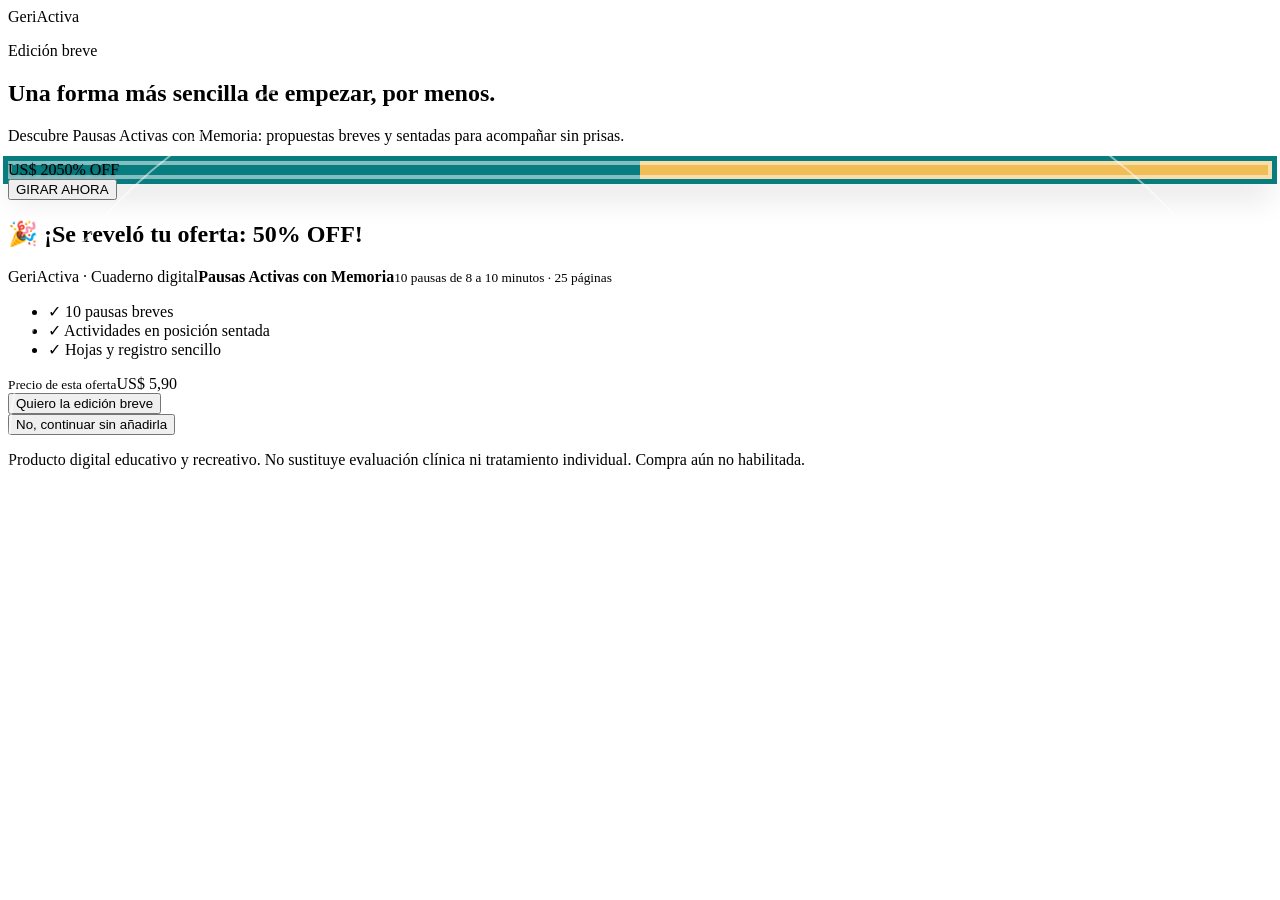
==== downsell-1.html @ eeb14596 "initial version" ====
<!doctype html>
<html lang="es">

<head>
    <meta charset="utf-8">
    <meta name="viewport" content="width=device-width,initial-scale=1">
    <meta name="theme-color" content="#087d80">
    <meta name="description" content="Pausas Activas con Memoria — complemento digital GeriActiva.">
    <title>Pausas Activas con Memoria | GeriActiva</title>
    <link rel="stylesheet" href="assets/css/ofertas.css">
    <style>
        .theme-three .wheel {
            background: conic-gradient(from 0deg, #fff 0deg 1deg, #f0bd56 1deg 179deg, #fff 179deg 181deg, #087d80 181deg 359deg, #fff 359deg 360deg);
            box-shadow: 0 0 0 5px #087d80, 0 18px 30px #0002, inset 0 0 0 4px #ffffff80;
            transition: transform 8s cubic-bezier(.22, .62, .18, 1);
        }

        .theme-three .wheel::after {
            content: "";
            position: absolute;
            inset: 8px;
            border: 2px solid #ffffff80;
            border-radius: 50%;
            pointer-events: none;
        }

        .theme-three .wheel .half {
            text-shadow: 0 1px 3px #0004;
        }

        .theme-three .wheel .hub {
            background: linear-gradient(145deg, #b44970, #812b50);
            box-shadow: 0 2px 6px #0004;
        }

        .theme-three .wheel.spinning {
            transform: rotate(990deg);
        }
    </style>
</head>

<body class="theme-three">
    <main>
        <article class="panel">
            <div class="brand">GeriActiva</div>
            <p class="eyebrow">Edición breve</p>
            <h1>Una forma más sencilla de empezar, por menos.</h1>
            <p class="intro">Descubre Pausas Activas con Memoria: propuestas breves y sentadas para acompañar sin
                prisas.</p>
            <div class="wheel-wrap">
                <div class="wheel" id="wheel" aria-label="Rueda promocional con segmentos US$ 20 y 50% OFF"><span
                        class="half left">US$ 20</span><span class="half right">50% OFF</span><span class="hub"></span>
                </div>
            </div><button class="cta" id="spin-wheel" type="button">GIRAR AHORA</button>
            <section class="reveal" id="reveal" aria-live="polite">
                <h2>🎉 ¡Se reveló tu oferta: 50% OFF!</h2>
                
                <div class="product" role="img"
                    aria-label="Representación gráfica del cuaderno Pausas Activas con Memoria"><span
                        class="logo">GeriActiva · Cuaderno digital</span><strong>Pausas Activas con
                        Memoria</strong><small>10 pausas de 8 a 10 minutos · 25 páginas</small></div>
                <ul class="benefits">
                    <li>✓ 10 pausas breves</li>
                    <li>✓ Actividades en posición sentada</li>
                    <li>✓ Hojas y registro sencillo</li>
                </ul>
                <div class="price"><small>Precio de esta oferta</small>US$ 5,90</div><button class="cta"
                    id="accept-downsell-1" type="button" data-action="accept">Quiero la edición breve</button>
            </section><button class="decline" id="reject-downsell-1" type="button" data-action="reject">No, continuar
                sin añadirla</button>
            <p id="status" class="status" aria-live="polite"></p>
            <p class="note">Producto digital educativo y recreativo. No sustituye evaluación clínica ni tratamiento
                individual. Compra aún no habilitada.</p>
        </article>
    </main>
    <script defer src="assets/js/ofertas.js"></script>
</body>

</html>
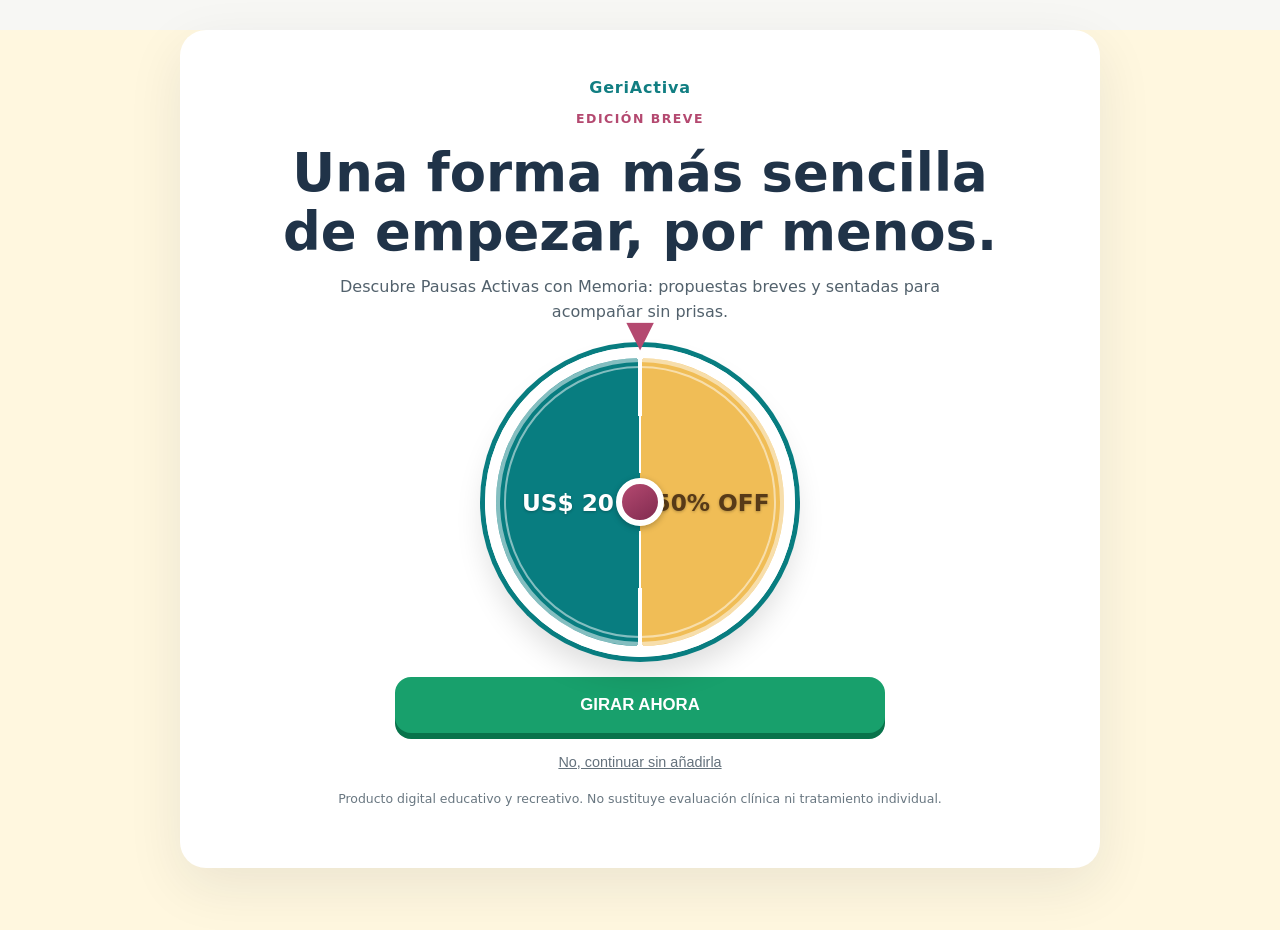
==== commit f2fffeb8: "Prepare GeriActiva Downsell 1 static landing and link Cakto checkout" ====
--- a/downsell-1.html
+++ b/downsell-1.html
@@ -64,13 +64,12 @@
                     <li>✓ Actividades en posición sentada</li>
                     <li>✓ Hojas y registro sencillo</li>
                 </ul>
-                <div class="price"><small>Precio de esta oferta</small>US$ 5,90</div><button class="cta"
-                    id="accept-downsell-1" type="button" data-action="accept">Quiero la edición breve</button>
+                <div class="price"><small>Precio de esta oferta</small>US$ 5,90</div><a class="cta" id="accept-downsell-1" href="https://pay.cakto.com.br/qk97hcn_1342393" rel="noopener noreferrer">Quiero la edición breve</a>
             </section><button class="decline" id="reject-downsell-1" type="button" data-action="reject">No, continuar
                 sin añadirla</button>
             <p id="status" class="status" aria-live="polite"></p>
             <p class="note">Producto digital educativo y recreativo. No sustituye evaluación clínica ni tratamiento
-                individual. Compra aún no habilitada.</p>
+                individual.</p>
         </article>
     </main>
     <script defer src="assets/js/ofertas.js"></script>
--- a/assets/css/ofertas.css
+++ b/assets/css/ofertas.css
@@ -0,0 +1 @@
+:root{font-family:system-ui,-apple-system,Segoe UI,sans-serif;color:#203348;background:#f7f7f4}*{box-sizing:border-box}body{margin:0;min-height:100vh}main{width:min(100% - 32px,920px);margin:30px auto 50px}.panel{background:#fff;border-radius:26px;padding:clamp(22px,5vw,48px);box-shadow:0 18px 55px #15263816;text-align:center}.brand{font-weight:900;letter-spacing:.05em;color:#117e82}.eyebrow{font-weight:800;text-transform:uppercase;font-size:.78rem;letter-spacing:.12em;color:#b44970}h1{font-size:clamp(1.9rem,5vw,3.3rem);line-height:1.12;margin:14px auto;max-width:760px}p{line-height:1.55;color:#52616c}.intro{max-width:650px;margin:0 auto 22px}.product{position:relative;margin:24px auto;width:min(100%,340px);min-height:225px;border-radius:14px;display:flex;flex-direction:column;align-items:center;justify-content:center;gap:12px;padding:25px;transform:rotate(-2deg);box-shadow:12px 14px 0 #21374916,0 14px 25px #0002;background:linear-gradient(140deg,var(--cover),var(--cover2));color:white}.product .logo{font-size:.9rem;font-weight:800}.product strong{font-size:clamp(1.45rem,4vw,2rem);line-height:1.1}.product small{font-size:.85rem}.benefits{display:grid;grid-template-columns:repeat(3,1fr);gap:10px;list-style:none;padding:0;margin:22px 0}.benefits li{background:#f2f7f6;border-radius:14px;padding:14px 10px;font-size:.93rem;font-weight:650}.price{font-size:2.9rem;font-weight:900;color:#126e70;line-height:1.1;margin:12px 0 18px}.price small{font-size:.95rem;display:block;font-weight:500;color:#61727b}.cta{display:block;width:min(100%,490px);margin:12px auto 0;padding:18px 20px;border:0;border-radius:16px;background:#18a06c;color:#fff;font-size:1.05rem;font-weight:850;cursor:pointer;text-decoration:none;box-shadow:0 6px 0 #08734b}.cta:focus-visible,.decline:focus-visible{outline:3px solid #f7b12c;outline-offset:4px}.cta:hover{filter:brightness(1.05)}.cta:disabled{opacity:.6;cursor:not-allowed}.decline{display:inline-block;margin:20px auto 0;color:#64717c;font-size:.9rem;background:none;border:0;text-decoration:underline;cursor:pointer}.note{font-size:.78rem;color:#697781;margin-top:18px}.status{margin:15px auto;color:#925e18;font-size:.9rem;max-width:480px}.status:empty{display:none}.theme-one{--cover:#087d80;--cover2:#0f9c8c;background:radial-gradient(circle at top,#d3f8ec,#f6f8f6 60%)}.theme-two{--cover:#a84469;--cover2:#d67b97;background:linear-gradient(140deg,#2c2a42,#553454);color:#f8f4f7}.theme-two .panel{background:#fff9fd}.theme-two .brand{color:#a84469}.theme-two .price{color:#a84469}.theme-three{--cover:#087d80;--cover2:#4eac9d;background:#fff7df}.theme-four{--cover:#a84469;--cover2:#ed9ab4;background:#f9eef3}.tag{display:inline-block;background:#fff1d3;border-radius:99px;padding:7px 14px;font-weight:800;color:#84531b}.wheel{position:relative;width:min(78vw,310px);aspect-ratio:1;border:11px solid #fff;border-radius:50%;margin:20px auto;box-shadow:0 0 0 5px #087d80,0 18px 30px #0002;overflow:visible;transition:transform 4.4s cubic-bezier(.13,.8,.16,1);background:conic-gradient(from 0deg,#087d80 0 180deg,#f0bd56 180deg 360deg)}.wheel-wrap{position:relative;width:min(78vw,310px);margin:20px auto}.wheel-wrap:before{content:"▼";position:absolute;top:-34px;left:50%;transform:translateX(-50%);color:#b44970;font-size:36px;z-index:3;pointer-events:none}.wheel-wrap .wheel{width:100%;margin:0 auto}.wheel .half{position:absolute;top:50%;width:50%;text-align:center;font-size:1.45rem;font-weight:900;transform:translateY(-50%);color:white}.wheel .half.left{left:0}.wheel .half.right{right:0;color:#573a18}.wheel .hub{position:absolute;top:50%;left:50%;width:48px;height:48px;transform:translate(-50%,-50%);border:6px solid white;border-radius:50%;background:#b44970}.wheel.spinning{transform:rotate(1710deg)}.reveal{display:none}.reveal.show{display:block;animation:pop .5s ease both}@keyframes pop{from{opacity:0;transform:scale(.85)}to{opacity:1;transform:scale(1)}}@media(max-width:600px){main{margin:16px auto 35px}.benefits{grid-template-columns:1fr}.benefits li{padding:11px}.panel{border-radius:20px}.product{min-height:195px}.price{font-size:2.5rem}}@media(prefers-reduced-motion:reduce){*,*:before,*:after{animation-duration:.01ms!important;transition-duration:.01ms!important}}.theme-two .panel{color:#263345}.theme-two .panel h1{color:#263345}.theme-two .benefits li{color:#263345;background:#f6eaf0}.theme-two .intro{color:#4e5967}.theme-two .decline{color:#596574}
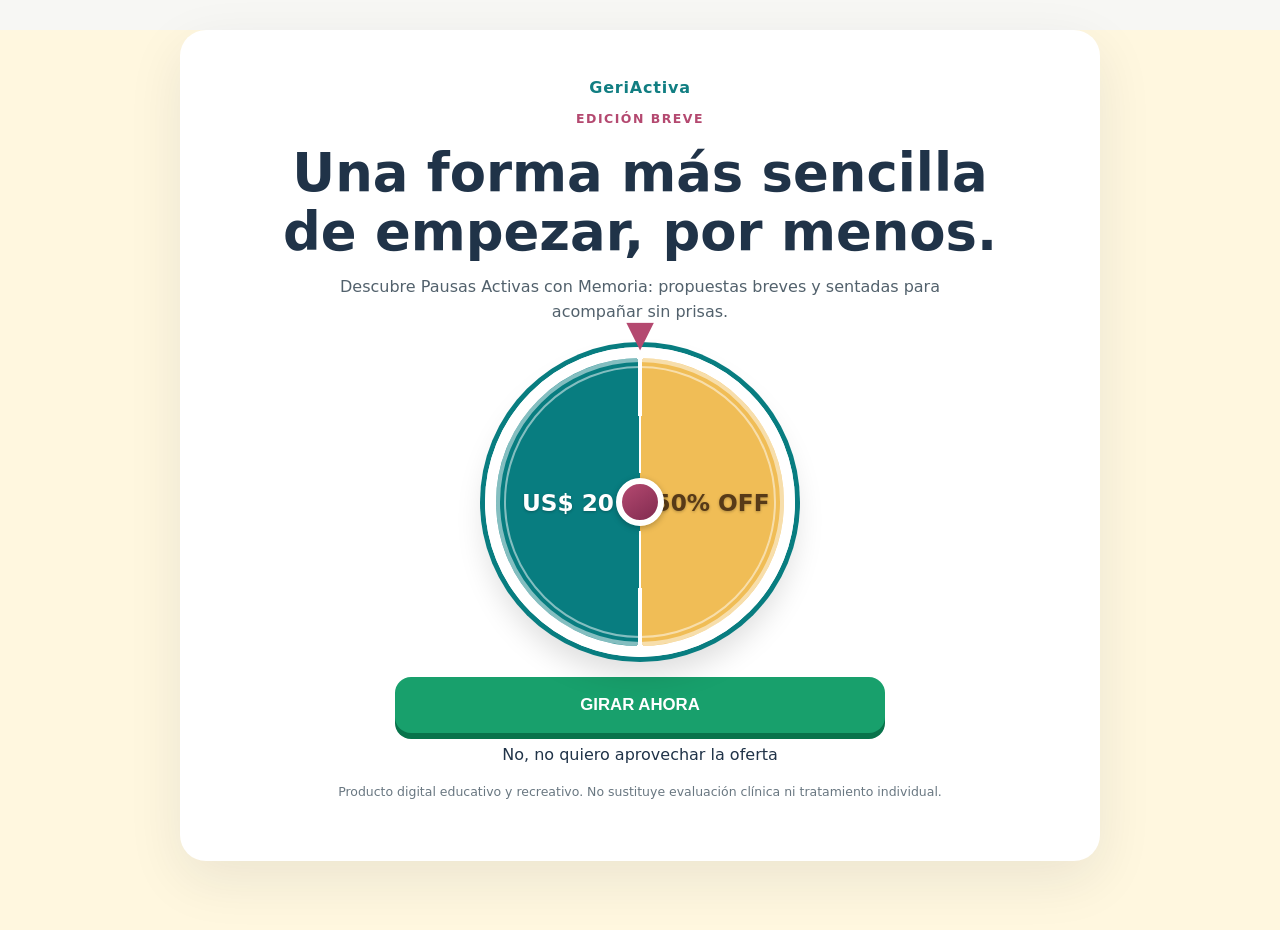
==== commit 1131d851: "Integrate Cakto Downsell 1 buttons and route both choices to Upsell 2" ====
--- a/downsell-1.html
+++ b/downsell-1.html
@@ -64,15 +64,30 @@
                     <li>✓ Actividades en posición sentada</li>
                     <li>✓ Hojas y registro sencillo</li>
                 </ul>
-                <div class="price"><small>Precio de esta oferta</small>US$ 5,90</div><a class="cta" id="accept-downsell-1" href="https://pay.cakto.com.br/qk97hcn_1342393" rel="noopener noreferrer">Quiero la edición breve</a>
-            </section><button class="decline" id="reject-downsell-1" type="button" data-action="reject">No, continuar
-                sin añadirla</button>
+                <div class="price"><small>Precio de esta oferta</small>US$ 5,90</div></section>
+            <cakto-upsell-buttons class="cakto-offer-buttons">
+                <cakto-upsell-accept id="accept-downsell-1"
+                    bg-color="#0f7865"
+                    text-color="#ffffff"
+                    upsell-accept-url="https://geriactiva-upsell-2.infoprodutosbr99.workers.dev/"
+                    offer-id="qk97hcn"
+                    app-base-url="https://app.cakto.com.br"
+                    offer-type="downsell"
+                    upsell-reject-url="https://geriactiva-upsell-2.infoprodutosbr99.workers.dev/">
+                    Sí, quiero la oferta
+                </cakto-upsell-accept>
+                <cakto-upsell-reject id="reject-downsell-1"
+                    upsell-reject-url="https://geriactiva-upsell-2.infoprodutosbr99.workers.dev/">
+                    No, no quiero aprovechar la oferta
+                </cakto-upsell-reject>
+            </cakto-upsell-buttons>
             <p id="status" class="status" aria-live="polite"></p>
             <p class="note">Producto digital educativo y recreativo. No sustituye evaluación clínica ni tratamiento
                 individual.</p>
         </article>
     </main>
     <script defer src="assets/js/ofertas.js"></script>
+    <script defer src="https://caktoscripts.nyc3.cdn.digitaloceanspaces.com/upsell.js"></script>
 </body>
 
 </html>
--- a/assets/css/ofertas.css
+++ b/assets/css/ofertas.css
@@ -1 +1,9 @@
-:root{font-family:system-ui,-apple-system,Segoe UI,sans-serif;color:#203348;background:#f7f7f4}*{box-sizing:border-box}body{margin:0;min-height:100vh}main{width:min(100% - 32px,920px);margin:30px auto 50px}.panel{background:#fff;border-radius:26px;padding:clamp(22px,5vw,48px);box-shadow:0 18px 55px #15263816;text-align:center}.brand{font-weight:900;letter-spacing:.05em;color:#117e82}.eyebrow{font-weight:800;text-transform:uppercase;font-size:.78rem;letter-spacing:.12em;color:#b44970}h1{font-size:clamp(1.9rem,5vw,3.3rem);line-height:1.12;margin:14px auto;max-width:760px}p{line-height:1.55;color:#52616c}.intro{max-width:650px;margin:0 auto 22px}.product{position:relative;margin:24px auto;width:min(100%,340px);min-height:225px;border-radius:14px;display:flex;flex-direction:column;align-items:center;justify-content:center;gap:12px;padding:25px;transform:rotate(-2deg);box-shadow:12px 14px 0 #21374916,0 14px 25px #0002;background:linear-gradient(140deg,var(--cover),var(--cover2));color:white}.product .logo{font-size:.9rem;font-weight:800}.product strong{font-size:clamp(1.45rem,4vw,2rem);line-height:1.1}.product small{font-size:.85rem}.benefits{display:grid;grid-template-columns:repeat(3,1fr);gap:10px;list-style:none;padding:0;margin:22px 0}.benefits li{background:#f2f7f6;border-radius:14px;padding:14px 10px;font-size:.93rem;font-weight:650}.price{font-size:2.9rem;font-weight:900;color:#126e70;line-height:1.1;margin:12px 0 18px}.price small{font-size:.95rem;display:block;font-weight:500;color:#61727b}.cta{display:block;width:min(100%,490px);margin:12px auto 0;padding:18px 20px;border:0;border-radius:16px;background:#18a06c;color:#fff;font-size:1.05rem;font-weight:850;cursor:pointer;text-decoration:none;box-shadow:0 6px 0 #08734b}.cta:focus-visible,.decline:focus-visible{outline:3px solid #f7b12c;outline-offset:4px}.cta:hover{filter:brightness(1.05)}.cta:disabled{opacity:.6;cursor:not-allowed}.decline{display:inline-block;margin:20px auto 0;color:#64717c;font-size:.9rem;background:none;border:0;text-decoration:underline;cursor:pointer}.note{font-size:.78rem;color:#697781;margin-top:18px}.status{margin:15px auto;color:#925e18;font-size:.9rem;max-width:480px}.status:empty{display:none}.theme-one{--cover:#087d80;--cover2:#0f9c8c;background:radial-gradient(circle at top,#d3f8ec,#f6f8f6 60%)}.theme-two{--cover:#a84469;--cover2:#d67b97;background:linear-gradient(140deg,#2c2a42,#553454);color:#f8f4f7}.theme-two .panel{background:#fff9fd}.theme-two .brand{color:#a84469}.theme-two .price{color:#a84469}.theme-three{--cover:#087d80;--cover2:#4eac9d;background:#fff7df}.theme-four{--cover:#a84469;--cover2:#ed9ab4;background:#f9eef3}.tag{display:inline-block;background:#fff1d3;border-radius:99px;padding:7px 14px;font-weight:800;color:#84531b}.wheel{position:relative;width:min(78vw,310px);aspect-ratio:1;border:11px solid #fff;border-radius:50%;margin:20px auto;box-shadow:0 0 0 5px #087d80,0 18px 30px #0002;overflow:visible;transition:transform 4.4s cubic-bezier(.13,.8,.16,1);background:conic-gradient(from 0deg,#087d80 0 180deg,#f0bd56 180deg 360deg)}.wheel-wrap{position:relative;width:min(78vw,310px);margin:20px auto}.wheel-wrap:before{content:"▼";position:absolute;top:-34px;left:50%;transform:translateX(-50%);color:#b44970;font-size:36px;z-index:3;pointer-events:none}.wheel-wrap .wheel{width:100%;margin:0 auto}.wheel .half{position:absolute;top:50%;width:50%;text-align:center;font-size:1.45rem;font-weight:900;transform:translateY(-50%);color:white}.wheel .half.left{left:0}.wheel .half.right{right:0;color:#573a18}.wheel .hub{position:absolute;top:50%;left:50%;width:48px;height:48px;transform:translate(-50%,-50%);border:6px solid white;border-radius:50%;background:#b44970}.wheel.spinning{transform:rotate(1710deg)}.reveal{display:none}.reveal.show{display:block;animation:pop .5s ease both}@keyframes pop{from{opacity:0;transform:scale(.85)}to{opacity:1;transform:scale(1)}}@media(max-width:600px){main{margin:16px auto 35px}.benefits{grid-template-columns:1fr}.benefits li{padding:11px}.panel{border-radius:20px}.product{min-height:195px}.price{font-size:2.5rem}}@media(prefers-reduced-motion:reduce){*,*:before,*:after{animation-duration:.01ms!important;transition-duration:.01ms!important}}.theme-two .panel{color:#263345}.theme-two .panel h1{color:#263345}.theme-two .benefits li{color:#263345;background:#f6eaf0}.theme-two .intro{color:#4e5967}.theme-two .decline{color:#596574}+:root{font-family:system-ui,-apple-system,Segoe UI,sans-serif;color:#203348;background:#f7f7f4}*{box-sizing:border-box}body{margin:0;min-height:100vh}main{width:min(100% - 32px,920px);margin:30px auto 50px}.panel{background:#fff;border-radius:26px;padding:clamp(22px,5vw,48px);box-shadow:0 18px 55px #15263816;text-align:center}.brand{font-weight:900;letter-spacing:.05em;color:#117e82}.eyebrow{font-weight:800;text-transform:uppercase;font-size:.78rem;letter-spacing:.12em;color:#b44970}h1{font-size:clamp(1.9rem,5vw,3.3rem);line-height:1.12;margin:14px auto;max-width:760px}p{line-height:1.55;color:#52616c}.intro{max-width:650px;margin:0 auto 22px}.product{position:relative;margin:24px auto;width:min(100%,340px);min-height:225px;border-radius:14px;display:flex;flex-direction:column;align-items:center;justify-content:center;gap:12px;padding:25px;transform:rotate(-2deg);box-shadow:12px 14px 0 #21374916,0 14px 25px #0002;background:linear-gradient(140deg,var(--cover),var(--cover2));color:white}.product .logo{font-size:.9rem;font-weight:800}.product strong{font-size:clamp(1.45rem,4vw,2rem);line-height:1.1}.product small{font-size:.85rem}.benefits{display:grid;grid-template-columns:repeat(3,1fr);gap:10px;list-style:none;padding:0;margin:22px 0}.benefits li{background:#f2f7f6;border-radius:14px;padding:14px 10px;font-size:.93rem;font-weight:650}.price{font-size:2.9rem;font-weight:900;color:#126e70;line-height:1.1;margin:12px 0 18px}.price small{font-size:.95rem;display:block;font-weight:500;color:#61727b}.cta{display:block;width:min(100%,490px);margin:12px auto 0;padding:18px 20px;border:0;border-radius:16px;background:#18a06c;color:#fff;font-size:1.05rem;font-weight:850;cursor:pointer;text-decoration:none;box-shadow:0 6px 0 #08734b}.cta:focus-visible,.decline:focus-visible{outline:3px solid #f7b12c;outline-offset:4px}.cta:hover{filter:brightness(1.05)}.cta:disabled{opacity:.6;cursor:not-allowed}.decline{display:inline-block;margin:20px auto 0;color:#64717c;font-size:.9rem;background:none;border:0;text-decoration:underline;cursor:pointer}.note{font-size:.78rem;color:#697781;margin-top:18px}.status{margin:15px auto;color:#925e18;font-size:.9rem;max-width:480px}.status:empty{display:none}.theme-one{--cover:#087d80;--cover2:#0f9c8c;background:radial-gradient(circle at top,#d3f8ec,#f6f8f6 60%)}.theme-two{--cover:#a84469;--cover2:#d67b97;background:linear-gradient(140deg,#2c2a42,#553454);color:#f8f4f7}.theme-two .panel{background:#fff9fd}.theme-two .brand{color:#a84469}.theme-two .price{color:#a84469}.theme-three{--cover:#087d80;--cover2:#4eac9d;background:#fff7df}.theme-four{--cover:#a84469;--cover2:#ed9ab4;background:#f9eef3}.tag{display:inline-block;background:#fff1d3;border-radius:99px;padding:7px 14px;font-weight:800;color:#84531b}.wheel{position:relative;width:min(78vw,310px);aspect-ratio:1;border:11px solid #fff;border-radius:50%;margin:20px auto;box-shadow:0 0 0 5px #087d80,0 18px 30px #0002;overflow:visible;transition:transform 4.4s cubic-bezier(.13,.8,.16,1);background:conic-gradient(from 0deg,#087d80 0 180deg,#f0bd56 180deg 360deg)}.wheel-wrap{position:relative;width:min(78vw,310px);margin:20px auto}.wheel-wrap:before{content:"▼";position:absolute;top:-34px;left:50%;transform:translateX(-50%);color:#b44970;font-size:36px;z-index:3;pointer-events:none}.wheel-wrap .wheel{width:100%;margin:0 auto}.wheel .half{position:absolute;top:50%;width:50%;text-align:center;font-size:1.45rem;font-weight:900;transform:translateY(-50%);color:white}.wheel .half.left{left:0}.wheel .half.right{right:0;color:#573a18}.wheel .hub{position:absolute;top:50%;left:50%;width:48px;height:48px;transform:translate(-50%,-50%);border:6px solid white;border-radius:50%;background:#b44970}.wheel.spinning{transform:rotate(1710deg)}.reveal{display:none}.reveal.show{display:block;animation:pop .5s ease both}@keyframes pop{from{opacity:0;transform:scale(.85)}to{opacity:1;transform:scale(1)}}@media(max-width:600px){main{margin:16px auto 35px}.benefits{grid-template-columns:1fr}.benefits li{padding:11px}.panel{border-radius:20px}.product{min-height:195px}.price{font-size:2.5rem}}@media(prefers-reduced-motion:reduce){*,*:before,*:after{animation-duration:.01ms!important;transition-duration:.01ms!important}}.theme-two .panel{color:#263345}.theme-two .panel h1{color:#263345}.theme-two .benefits li{color:#263345;background:#f6eaf0}.theme-two .intro{color:#4e5967}.theme-two .decline{color:#596574}
+/* Botões oficiais Cakto; aceite aparece somente após a roleta revelar a oferta. */
+.cakto-offer-buttons{display:flex;flex-direction:column;align-items:center;gap:12px;margin:12px auto 0}
+cakto-upsell-accept,cakto-upsell-reject{display:block;width:min(100%,490px)}
+.theme-three cakto-upsell-accept{display:none}
+.theme-three.wheel-revealed cakto-upsell-accept{display:block}
+cakto-upsell-accept::part(button){display:block;width:100%;min-height:58px;padding:18px 20px;border:0;border-radius:16px;background:#0f7865;color:#fff;font:850 1.05rem system-ui,-apple-system,Segoe UI,sans-serif;cursor:pointer;box-shadow:0 6px 0 #08734b}
+cakto-upsell-reject::part(button){background:transparent;color:#64717c;border:0;text-decoration:underline;font:.9rem system-ui,-apple-system,Segoe UI,sans-serif;cursor:pointer;padding:10px}
+cakto-upsell-accept::part(button):focus-visible,cakto-upsell-reject::part(button):focus-visible{outline:3px solid #f7b12c;outline-offset:4px}
